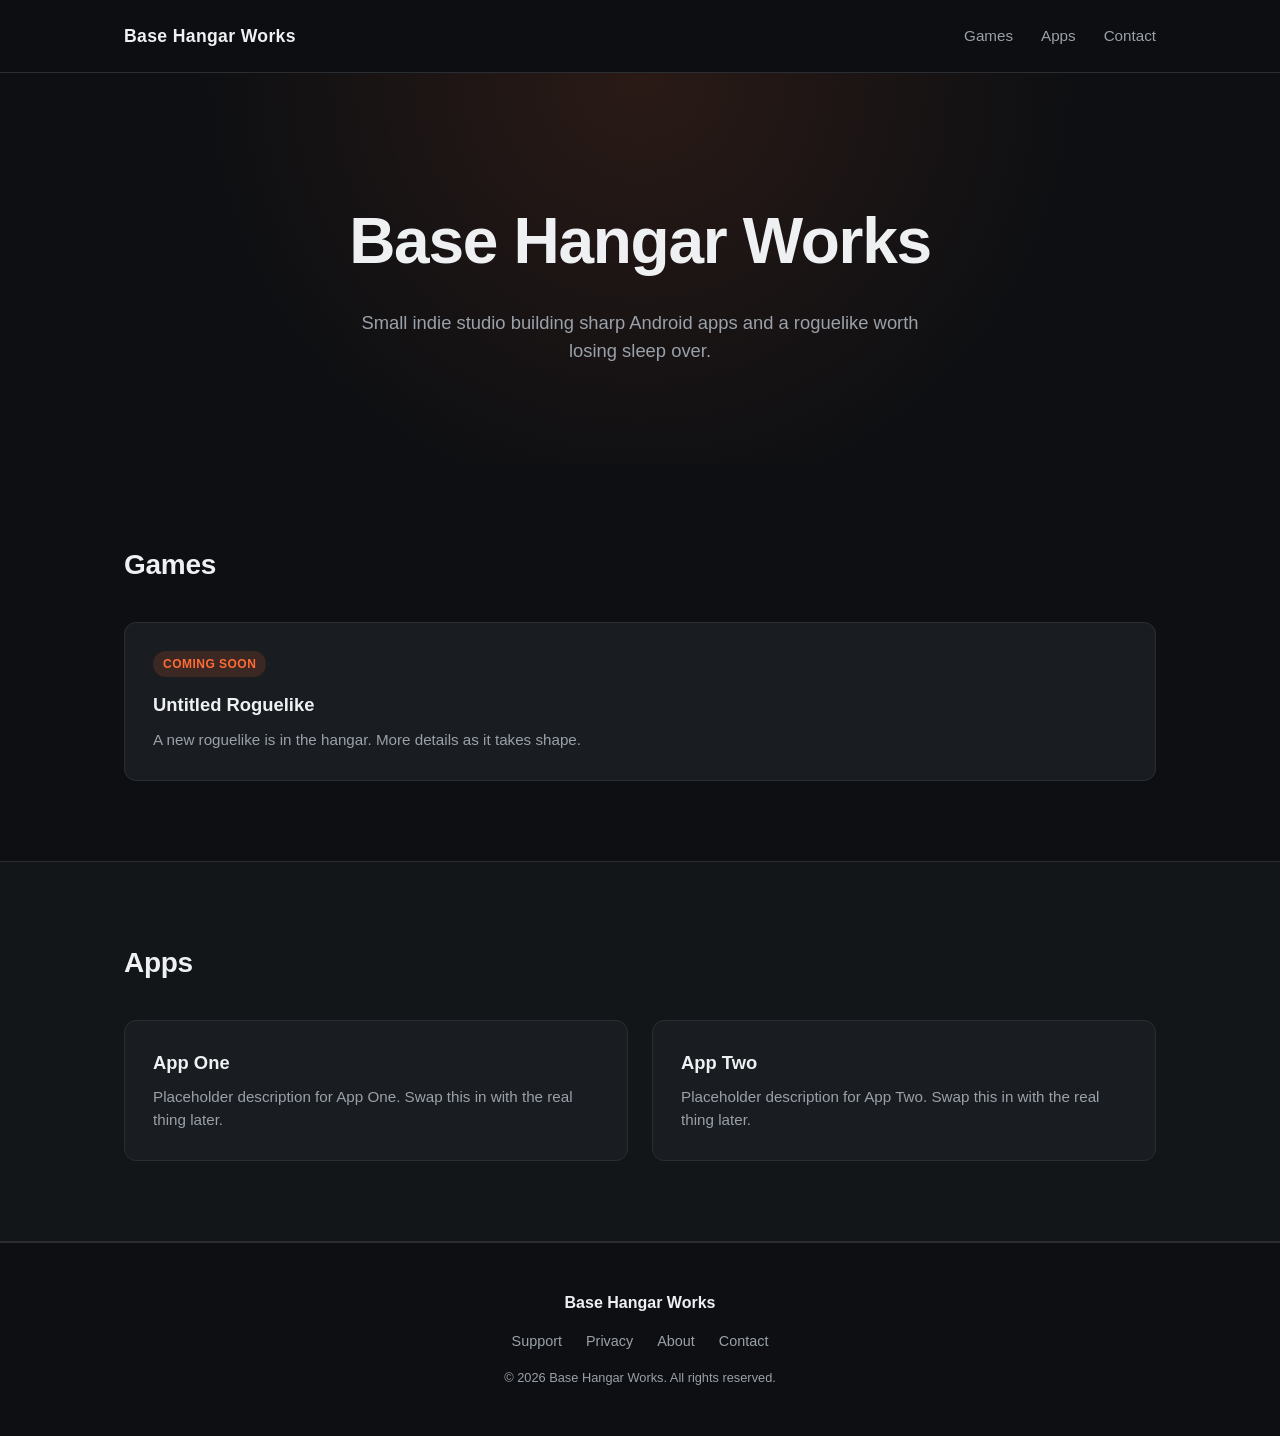
==== index.html @ 43ac220b "Add homepage draft (mirrored from basehangarworks-web)" ====
<!DOCTYPE html>
<html lang="en">
<head>
  <meta charset="UTF-8">
  <meta name="viewport" content="width=device-width, initial-scale=1.0">
  <title>Base Hangar Works</title>
  <link rel="icon" type="image/svg+xml" href="favicon.svg">
  <link rel="stylesheet" href="styles.css">
</head>
<body>

  <header class="site-header">
    <div class="container header-inner">
      <a href="#" class="logo">Base Hangar Works</a>
      <nav class="nav">
        <a href="#games">Games</a>
        <a href="#apps">Apps</a>
        <a href="#contact">Contact</a>
      </nav>
    </div>
  </header>

  <main>
    <section class="hero">
      <div class="container">
        <h1>Base Hangar Works</h1>
        <p class="tagline">Small indie studio building sharp Android apps and a roguelike worth losing sleep over.</p>
      </div>
    </section>

    <section id="games" class="section">
      <div class="container">
        <h2>Games</h2>
        <div class="card-grid">
          <div class="card">
            <div class="card-badge">Coming Soon</div>
            <h3>Untitled Roguelike</h3>
            <p>A new roguelike is in the hangar. More details as it takes shape.</p>
          </div>
        </div>
      </div>
    </section>

    <section id="apps" class="section section-alt">
      <div class="container">
        <h2>Apps</h2>
        <div class="card-grid">
          <div class="card">
            <h3>App One</h3>
            <p>Placeholder description for App One. Swap this in with the real thing later.</p>
          </div>
          <div class="card">
            <h3>App Two</h3>
            <p>Placeholder description for App Two. Swap this in with the real thing later.</p>
          </div>
        </div>
      </div>
    </section>
  </main>

  <footer class="site-footer" id="contact">
    <div class="container footer-inner">
      <p class="footer-brand">Base Hangar Works</p>
      <nav class="footer-links">
        <a href="#">Support</a>
        <a href="#">Privacy</a>
        <a href="#">About</a>
        <a href="#">Contact</a>
      </nav>
      <p class="footer-copy">&copy; 2026 Base Hangar Works. All rights reserved.</p>
    </div>
  </footer>

</body>
</html>
---- styles.css ----
:root {
  --bg: #0d0f12;
  --bg-alt: #131619;
  --surface: #191c20;
  --border: #2a2e33;
  --text: #eef0f2;
  --text-muted: #9aa1a9;
  --accent: #ff6b35;
  --accent-dim: #cc5527;
}

* {
  box-sizing: border-box;
  margin: 0;
  padding: 0;
}

html {
  scroll-behavior: smooth;
}

body {
  background: var(--bg);
  color: var(--text);
  font-family: -apple-system, BlinkMacSystemFont, "Segoe UI", Roboto, Helvetica, Arial, sans-serif;
  line-height: 1.5;
}

.container {
  max-width: 1080px;
  margin: 0 auto;
  padding: 0 24px;
}

a {
  color: inherit;
  text-decoration: none;
}

/* Header */

.site-header {
  border-bottom: 1px solid var(--border);
  background: rgba(13, 15, 18, 0.9);
  position: sticky;
  top: 0;
  z-index: 10;
}

.header-inner {
  display: flex;
  align-items: center;
  justify-content: space-between;
  height: 72px;
}

.logo {
  font-weight: 700;
  font-size: 1.1rem;
  letter-spacing: 0.02em;
}

.nav {
  display: flex;
  gap: 28px;
}

.nav a {
  color: var(--text-muted);
  font-size: 0.95rem;
  transition: color 0.15s ease;
}

.nav a:hover {
  color: var(--accent);
}

/* Hero */

.hero {
  padding: 120px 0 100px;
  text-align: center;
  background:
    radial-gradient(circle at 50% 0%, rgba(255, 107, 53, 0.12), transparent 60%);
}

.hero h1 {
  font-size: clamp(2.4rem, 6vw, 4rem);
  font-weight: 800;
  letter-spacing: -0.02em;
  margin-bottom: 20px;
}

.tagline {
  color: var(--text-muted);
  font-size: 1.15rem;
  max-width: 560px;
  margin: 0 auto;
}

/* Sections */

.section {
  padding: 80px 0;
}

.section-alt {
  background: var(--bg-alt);
  border-top: 1px solid var(--border);
  border-bottom: 1px solid var(--border);
}

.section h2 {
  font-size: 1.75rem;
  margin-bottom: 36px;
  letter-spacing: -0.01em;
}

.card-grid {
  display: grid;
  grid-template-columns: repeat(auto-fit, minmax(240px, 1fr));
  gap: 24px;
}

.card {
  position: relative;
  background: var(--surface);
  border: 1px solid var(--border);
  border-radius: 12px;
  padding: 28px;
  transition: border-color 0.15s ease, transform 0.15s ease;
}

.card:hover {
  border-color: var(--accent-dim);
  transform: translateY(-2px);
}

.card h3 {
  font-size: 1.15rem;
  margin-bottom: 10px;
}

.card p {
  color: var(--text-muted);
  font-size: 0.95rem;
}

.card-badge {
  display: inline-block;
  background: rgba(255, 107, 53, 0.15);
  color: var(--accent);
  font-size: 0.75rem;
  font-weight: 600;
  text-transform: uppercase;
  letter-spacing: 0.04em;
  padding: 4px 10px;
  border-radius: 999px;
  margin-bottom: 14px;
}

/* Footer */

.site-footer {
  border-top: 1px solid var(--border);
  padding: 48px 0;
}

.footer-inner {
  display: flex;
  flex-direction: column;
  align-items: center;
  gap: 16px;
  text-align: center;
}

.footer-brand {
  font-weight: 700;
}

.footer-links {
  display: flex;
  gap: 24px;
  flex-wrap: wrap;
  justify-content: center;
}

.footer-links a {
  color: var(--text-muted);
  font-size: 0.9rem;
  transition: color 0.15s ease;
}

.footer-links a:hover {
  color: var(--accent);
}

.footer-copy {
  color: var(--text-muted);
  font-size: 0.8rem;
}
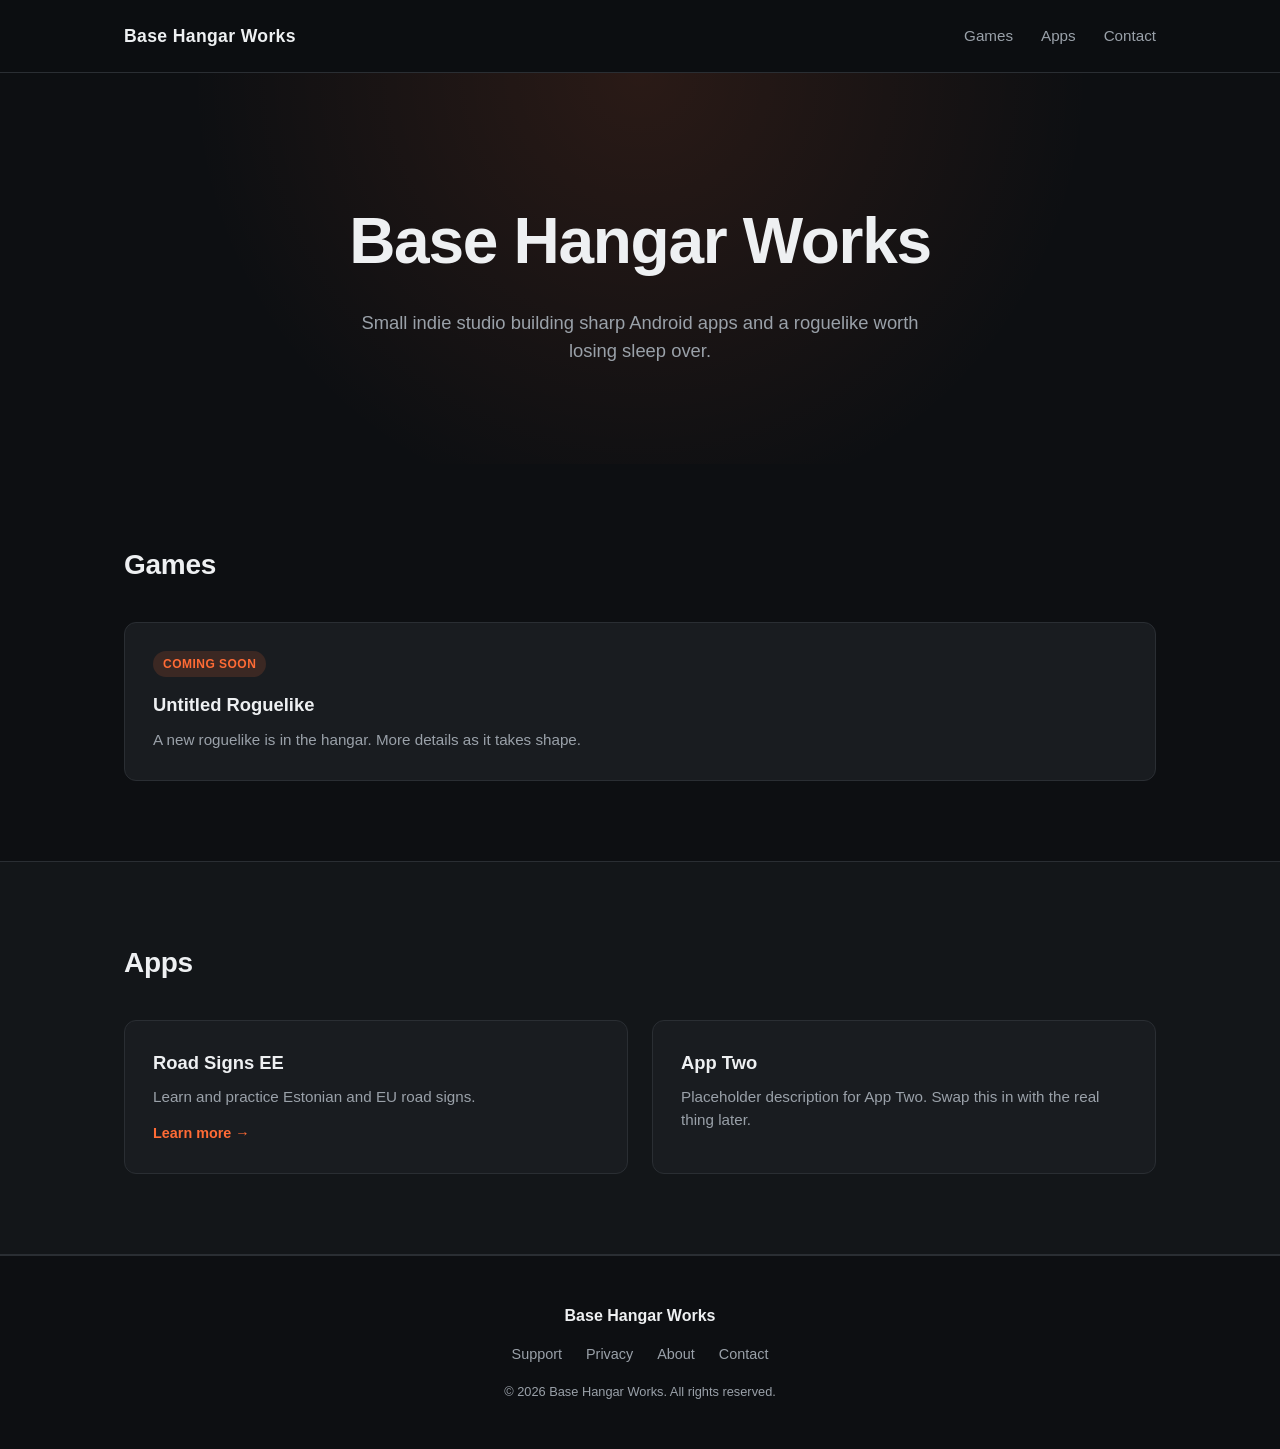
==== commit 025dc3f6: "Sync with private repo: add Road Signs EE card/subpage, expand EN copy" ====
--- a/index.html
+++ b/index.html
@@ -46,8 +46,9 @@
         <h2>Apps</h2>
         <div class="card-grid">
           <div class="card">
-            <h3>App One</h3>
-            <p>Placeholder description for App One. Swap this in with the real thing later.</p>
+            <h3>Road Signs EE</h3>
+            <p>Learn and practice Estonian and EU road signs.</p>
+            <a href="apps/road-signs-ee/" class="card-link">Learn more &rarr;</a>
           </div>
           <div class="card">
             <h3>App Two</h3>
--- a/styles.css
+++ b/styles.css
@@ -159,6 +159,21 @@
   margin-bottom: 14px;
 }
 
+.card-link {
+  display: inline-block;
+  margin-top: 14px;
+  color: var(--accent);
+  font-size: 0.9rem;
+  font-weight: 600;
+  text-decoration: none;
+  transition: transform 0.15s ease;
+}
+
+.card-link:hover {
+  text-decoration: underline;
+  transform: translateX(4px);
+}
+
 /* Footer */
 
 .site-footer {
